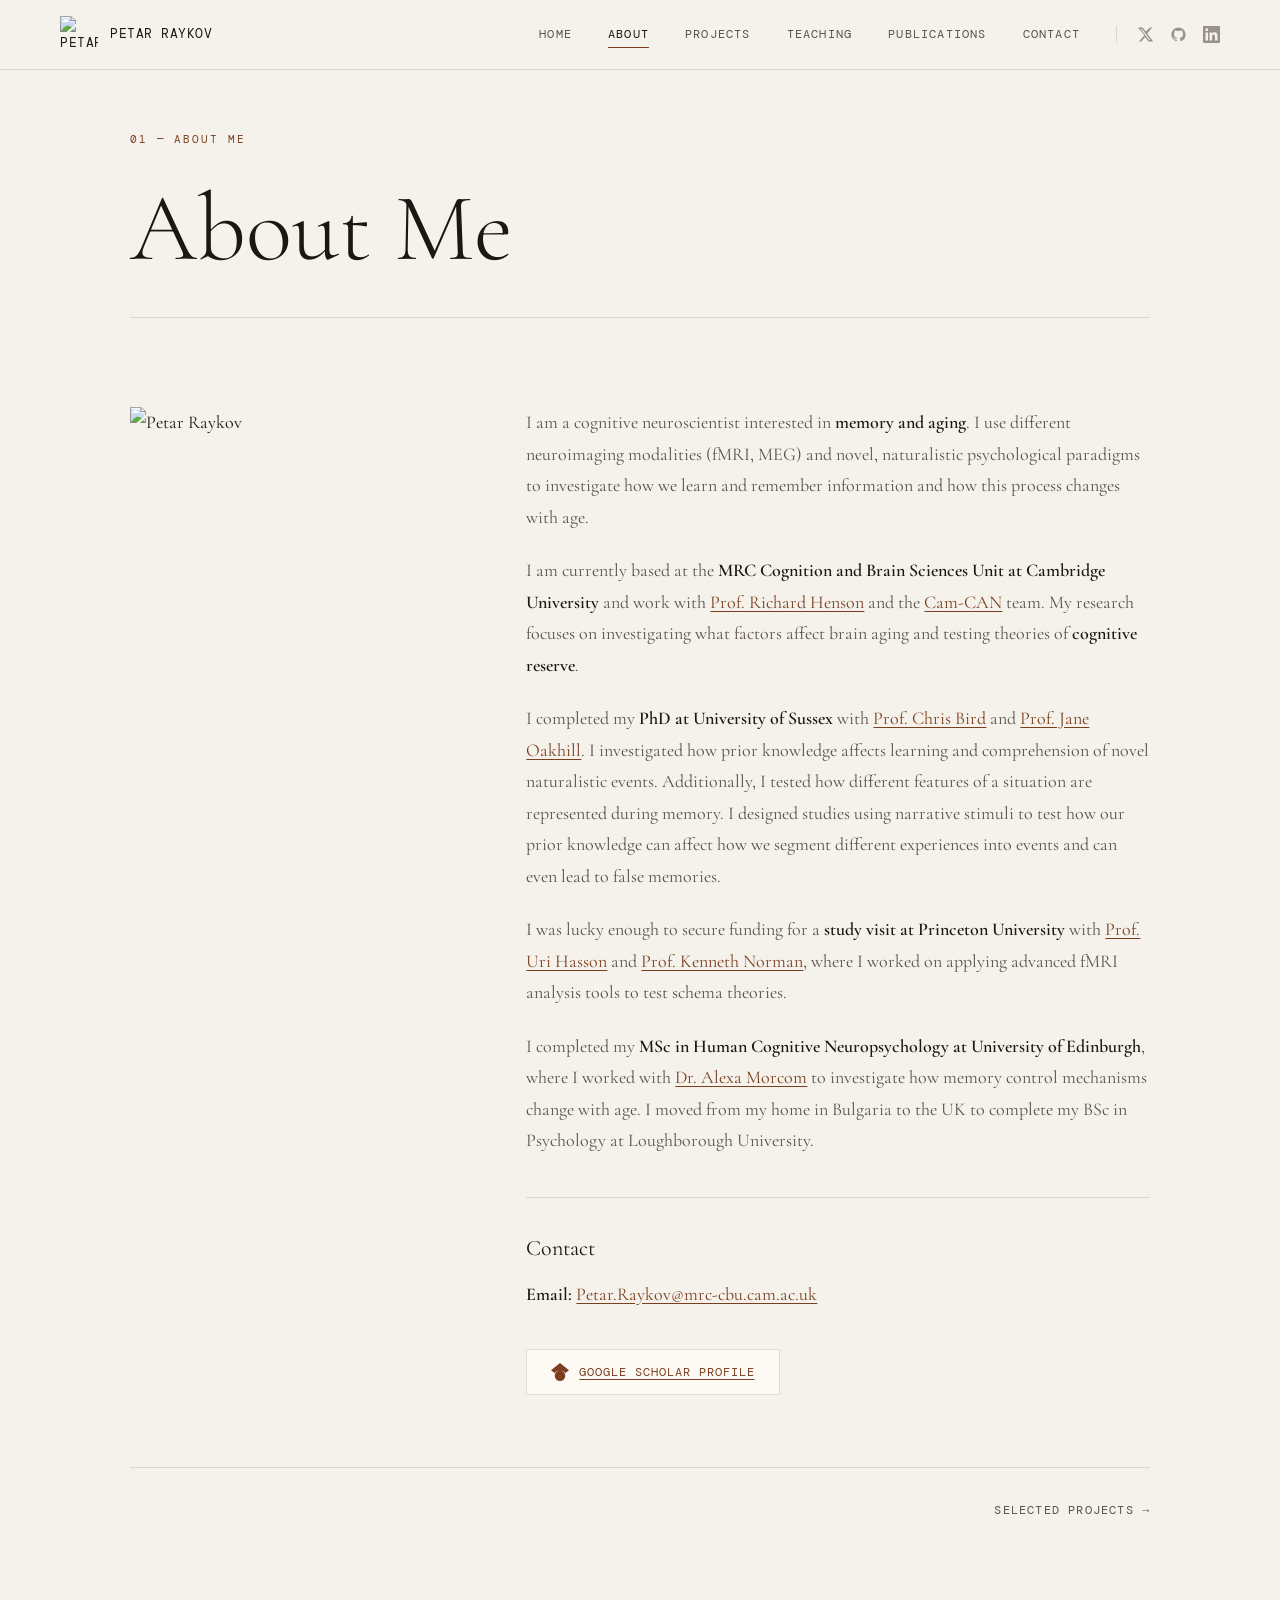
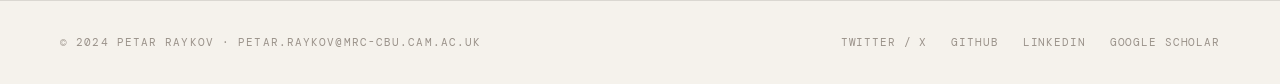
==== about.html @ b5f8e49d "Add files via upload" ====
<!DOCTYPE html>
<html lang="en">
<head>
  <meta charset="UTF-8" />
  <meta name="viewport" content="width=device-width, initial-scale=1.0" />
  <title>About Me – Petar Raykov</title>
  <meta name="description" content="Petar Raykov – Cognitive neuroscientist interested in memory and aging, based at MRC Cognition and Brain Sciences Unit, Cambridge." />
  <link rel="preconnect" href="https://fonts.googleapis.com" />
  <link rel="preconnect" href="https://fonts.gstatic.com" crossorigin />
  <link href="https://fonts.googleapis.com/css2?family=Cormorant+Garamond:ital,wght@0,300;0,400;0,600;1,300;1,400&family=DM+Mono:wght@300;400&display=swap" rel="stylesheet" />
  <link rel="stylesheet" href="css/style.css" />
</head>
<body class="inner-page">

  <nav class="nav" id="nav">
    <a href="index.html" class="nav-logo">
      <img src="https://images.squarespace-cdn.com/content/v1/665368cbf27321176a479222/e51ecf32-2995-48e2-9f5c-4884bd2d6bdb/Van_Gogh_Brain_v3_Transperant_Smaller_V5.png?format=300w" alt="Petar Raykov" class="nav-logo-img" />
      <span>Petar Raykov</span>
    </a>
    <div class="nav-links">
      <a href="index.html" class="nav-link">Home</a>
      <a href="about.html" class="nav-link active">About</a>
      <a href="projects.html" class="nav-link">Projects</a>
      <a href="teaching.html" class="nav-link">Teaching</a>
      <a href="publications.html" class="nav-link">Publications</a>
      <a href="contact.html" class="nav-link">Contact</a>
      <div class="nav-socials">
        <a href="https://x.com/p_raykov" target="_blank" rel="noopener" aria-label="X"><svg width="17" height="17" viewBox="0 0 24 24" fill="currentColor"><path d="M18.244 2.25h3.308l-7.227 8.26 8.502 11.24H16.17l-4.714-6.231-5.401 6.231H2.746l7.73-8.835L1.254 2.25H8.08l4.253 5.622zm-1.161 17.52h1.833L7.084 4.126H5.117z"/></svg></a>
        <a href="https://github.com/ppraykov" target="_blank" rel="noopener" aria-label="GitHub"><svg width="17" height="17" viewBox="0 0 24 24" fill="currentColor"><path d="M12 2C6.477 2 2 6.484 2 12.017c0 4.425 2.865 8.18 6.839 9.504.5.092.682-.217.682-.483 0-.237-.008-.868-.013-1.703-2.782.605-3.369-1.343-3.369-1.343-.454-1.158-1.11-1.466-1.11-1.466-.908-.62.069-.608.069-.608 1.003.07 1.531 1.032 1.531 1.032.892 1.53 2.341 1.088 2.91.832.092-.647.35-1.088.636-1.338-2.22-.253-4.555-1.113-4.555-4.951 0-1.093.39-1.988 1.029-2.688-.103-.253-.446-1.272.098-2.65 0 0 .84-.27 2.75 1.026A9.564 9.564 0 0 1 12 6.844a9.59 9.59 0 0 1 2.504.337c1.909-1.296 2.747-1.027 2.747-1.027.546 1.379.202 2.398.1 2.651.64.7 1.028 1.595 1.028 2.688 0 3.848-2.339 4.695-4.566 4.943.359.309.678.92.678 1.855 0 1.338-.012 2.419-.012 2.747 0 .268.18.58.688.482A10.02 10.02 0 0 0 22 12.017C22 6.484 17.522 2 12 2z"/></svg></a>
        <a href="https://www.linkedin.com/in/petar-raykov-23387123b/" target="_blank" rel="noopener" aria-label="LinkedIn"><svg width="17" height="17" viewBox="0 0 24 24" fill="currentColor"><path d="M20.447 20.452h-3.554v-5.569c0-1.328-.027-3.037-1.852-3.037-1.853 0-2.136 1.445-2.136 2.939v5.667H9.351V9h3.414v1.561h.046c.477-.9 1.637-1.85 3.37-1.85 3.601 0 4.267 2.37 4.267 5.455v6.286zM5.337 7.433a2.062 2.062 0 0 1-2.063-2.065 2.064 2.064 0 1 1 2.063 2.065zm1.782 13.019H3.555V9h3.564v11.452zM22.225 0H1.771C.792 0 0 .774 0 1.729v20.542C0 23.227.792 24 1.771 24h20.451C23.2 24 24 23.227 24 22.271V1.729C24 .774 23.2 0 22.222 0h.003z"/></svg></a>
      </div>
    </div>
    <button class="nav-toggle" aria-label="Toggle menu" onclick="document.body.classList.toggle('menu-open')"><span></span><span></span><span></span></button>
  </nav>

  <main class="inner-main">
    <div class="inner-hero">
      <p class="content-label">01 — About Me</p>
      <h1>About Me</h1>
    </div>

    <div class="about-layout">
      <div class="about-portrait">
        <img src="https://images.squarespace-cdn.com/content/v1/665368cbf27321176a479222/7fbe2b2c-285f-420f-ac94-4b9154db00ae/Petar_FullBody_small.jpg" alt="Petar Raykov" />
      </div>
      <div class="about-body">
        <p>I am a cognitive neuroscientist interested in <strong>memory and aging</strong>. I use different neuroimaging modalities (fMRI, MEG) and novel, naturalistic psychological paradigms to investigate how we learn and remember information and how this process changes with age.</p>

        <p>I am currently based at the <strong>MRC Cognition and Brain Sciences Unit at Cambridge University</strong> and work with <a href="https://www.mrc-cbu.cam.ac.uk/people/rik.henson/personal/" target="_blank" rel="noopener">Prof. Richard Henson</a> and the <a href="https://cam-can.mrc-cbu.cam.ac.uk/" target="_blank" rel="noopener">Cam-CAN</a> team. My research focuses on investigating what factors affect brain aging and testing theories of <strong>cognitive reserve</strong>.</p>

        <p>I completed my <strong>PhD at University of Sussex</strong> with <a href="https://profiles.sussex.ac.uk/p280383-chris-bird" target="_blank" rel="noopener">Prof. Chris Bird</a> and <a href="https://profiles.sussex.ac.uk/p1976-jane-oakhill" target="_blank" rel="noopener">Prof. Jane Oakhill</a>. I investigated how prior knowledge affects learning and comprehension of novel naturalistic events. Additionally, I tested how different features of a situation are represented during memory. I designed studies using narrative stimuli to test how our prior knowledge can affect how we segment different experiences into events and can even lead to false memories.</p>

        <p>I was lucky enough to secure funding for a <strong>study visit at Princeton University</strong> with <a href="https://psychology.princeton.edu/people/uri-hasson" target="_blank" rel="noopener">Prof. Uri Hasson</a> and <a href="https://pni.princeton.edu/people/kenneth-norman" target="_blank" rel="noopener">Prof. Kenneth Norman</a>, where I worked on applying advanced fMRI analysis tools to test schema theories.</p>

        <p>I completed my <strong>MSc in Human Cognitive Neuropsychology at University of Edinburgh</strong>, where I worked with <a href="https://profiles.sussex.ac.uk/p467285-alexa-morcom" target="_blank" rel="noopener">Dr. Alexa Morcom</a> to investigate how memory control mechanisms change with age. I moved from my home in Bulgaria to the UK to complete my BSc in Psychology at Loughborough University.</p>

        <div class="about-contact-block">
          <h3>Contact</h3>
          <p><strong>Email:</strong> <a href="mailto:Petar.Raykov@mrc-cbu.cam.ac.uk">Petar.Raykov@mrc-cbu.cam.ac.uk</a></p>
          <a href="https://scholar.google.com/citations?user=T1kOnksAAAAJ&hl=en" target="_blank" rel="noopener" class="pub-link" style="margin-top:16px;">
            <svg width="18" height="18" viewBox="0 0 24 24" fill="currentColor"><path d="M12 24a7 7 0 1 1 0-14 7 7 0 0 1 0 14zm0-24L0 9.5l4.838 3.94A8 8 0 0 1 12 10a8 8 0 0 1 7.162 3.44L24 9.5z"/></svg>
            Google Scholar Profile
          </a>
        </div>
      </div>
    </div>

    <div class="inner-pagination">
      <span></span>
      <a href="projects.html" class="page-next">Selected Projects →</a>
    </div>
  </main>

  <footer class="footer">
    <div class="footer-inner">
      <p>© 2024 Petar Raykov · <a href="mailto:Petar.Raykov@mrc-cbu.cam.ac.uk">Petar.Raykov@mrc-cbu.cam.ac.uk</a></p>
      <div class="footer-socials">
        <a href="https://x.com/p_raykov" target="_blank" rel="noopener">Twitter / X</a>
        <a href="https://github.com/ppraykov" target="_blank" rel="noopener">GitHub</a>
        <a href="https://www.linkedin.com/in/petar-raykov-23387123b/" target="_blank" rel="noopener">LinkedIn</a>
        <a href="https://scholar.google.com/citations?user=T1kOnksAAAAJ&hl=en" target="_blank" rel="noopener">Google Scholar</a>
      </div>
    </div>
  </footer>
  <script src="js/main.js"></script>
</body>
</html>
---- css/style.css ----
/* ============================================
   Petar Raykov – GitHub Pages Site
   Refined academic aesthetic: dark ink, cream
   ============================================ */

:root {
  --bg: #f5f2ec;
  --bg-alt: #edeae2;
  --ink: #1a1714;
  --ink-light: #5a524a;
  --ink-faint: #9a928a;
  --accent: #7b3f20;
  --accent-light: #c4794a;
  --white: #fdfaf5;
  --border: rgba(26,23,20,0.12);

  --font-serif: 'Cormorant Garamond', Georgia, serif;
  --font-mono: 'DM Mono', 'Courier New', monospace;

  --nav-h: 70px;
  --section-pad: clamp(80px, 12vw, 160px);
  --content-max: 1200px;
  --radius: 2px;
}

/* ── Reset ── */
*, *::before, *::after { box-sizing: border-box; margin: 0; padding: 0; }
html { scroll-behavior: smooth; }
body {
  background: var(--bg);
  color: var(--ink);
  font-family: var(--font-serif);
  font-size: 18px;
  line-height: 1.7;
  -webkit-font-smoothing: antialiased;
}
img { display: block; max-width: 100%; height: auto; }
a { color: inherit; text-decoration: none; }

/* ── Nav ── */
.nav {
  position: fixed;
  top: 0; left: 0; right: 0;
  z-index: 100;
  height: var(--nav-h);
  display: flex;
  align-items: center;
  justify-content: space-between;
  padding: 0 clamp(20px, 5vw, 60px);
  background: rgba(245,242,236,0.92);
  backdrop-filter: blur(12px);
  border-bottom: 1px solid var(--border);
  transition: box-shadow 0.3s;
}
.nav.scrolled { box-shadow: 0 2px 20px rgba(0,0,0,0.08); }

.nav-logo {
  display: flex;
  align-items: center;
  gap: 12px;
  font-family: var(--font-mono);
  font-size: 13px;
  letter-spacing: 0.04em;
  color: var(--ink);
  text-transform: uppercase;
}
.nav-logo-img { width: 38px; height: 38px; object-fit: contain; }

.nav-links {
  display: flex;
  align-items: center;
  gap: 36px;
}
.nav-link {
  font-family: var(--font-mono);
  font-size: 12px;
  letter-spacing: 0.1em;
  text-transform: uppercase;
  color: var(--ink-light);
  transition: color 0.2s;
  position: relative;
}
.nav-link::after {
  content: '';
  position: absolute;
  bottom: -3px; left: 0; right: 100%;
  height: 1px;
  background: var(--accent);
  transition: right 0.25s ease;
}
.nav-link:hover, .nav-link.active { color: var(--ink); }
.nav-link:hover::after, .nav-link.active::after { right: 0; }

.nav-socials {
  display: flex;
  align-items: center;
  gap: 16px;
  padding-left: 20px;
  border-left: 1px solid var(--border);
}
.nav-socials a {
  color: var(--ink-faint);
  transition: color 0.2s;
  display: flex;
  align-items: center;
}
.nav-socials a:hover { color: var(--accent); }

.nav-toggle {
  display: none;
  flex-direction: column;
  gap: 5px;
  background: none;
  border: none;
  cursor: pointer;
  padding: 4px;
}
.nav-toggle span {
  display: block;
  width: 24px;
  height: 1.5px;
  background: var(--ink);
  transition: all 0.3s;
}

/* ── Hero ── */
.hero {
  min-height: 100svh;
  padding-top: var(--nav-h);
  position: relative;
  display: flex;
  align-items: center;
  overflow: hidden;
}
.hero-bg {
  position: absolute;
  inset: 0;
  background: radial-gradient(ellipse 80% 60% at 70% 40%, #e8e0d0 0%, var(--bg) 70%);
}
.hero-grain {
  position: absolute;
  inset: 0;
  opacity: 0.04;
  background-image: url("data:image/svg+xml,%3Csvg viewBox='0 0 256 256' xmlns='http://www.w3.org/2000/svg'%3E%3Cfilter id='n'%3E%3CfeTurbulence type='fractalNoise' baseFrequency='0.9' numOctaves='4' stitchTiles='stitch'/%3E%3C/filter%3E%3Crect width='100%25' height='100%25' filter='url(%23n)'/%3E%3C/svg%3E");
  background-size: 200px;
}

.hero-content {
  position: relative;
  display: flex;
  align-items: center;
  gap: clamp(40px, 8vw, 120px);
  padding: clamp(40px, 8vw, 100px) clamp(24px, 7vw, 100px);
  width: 100%;
  max-width: var(--content-max);
  margin: 0 auto;
}

.hero-brain {
  width: clamp(260px, 38vw, 520px);
  flex-shrink: 0;
  animation: float 7s ease-in-out infinite;
  filter: drop-shadow(0 30px 60px rgba(0,0,0,0.12));
}
@keyframes float {
  0%, 100% { transform: translateY(0px); }
  50% { transform: translateY(-14px); }
}

.hero-text { flex: 1; }
.hero-label {
  font-family: var(--font-mono);
  font-size: 11px;
  letter-spacing: 0.18em;
  text-transform: uppercase;
  color: var(--accent);
  margin-bottom: 16px;
  animation: fadeUp 0.8s ease both;
}
.hero-name {
  font-family: var(--font-serif);
  font-size: clamp(64px, 9vw, 120px);
  font-weight: 300;
  line-height: 0.95;
  letter-spacing: -0.02em;
  color: var(--ink);
  margin-bottom: 28px;
  animation: fadeUp 0.8s 0.1s ease both;
}
.hero-subtitle {
  font-size: clamp(16px, 1.5vw, 20px);
  font-style: italic;
  color: var(--ink-light);
  line-height: 1.6;
  margin-bottom: 40px;
  animation: fadeUp 0.8s 0.2s ease both;
}
.hero-cta {
  display: inline-block;
  font-family: var(--font-mono);
  font-size: 12px;
  letter-spacing: 0.12em;
  text-transform: uppercase;
  color: var(--white);
  background: var(--ink);
  padding: 14px 32px;
  border: 1px solid var(--ink);
  transition: all 0.25s;
  animation: fadeUp 0.8s 0.3s ease both;
}
.hero-cta:hover {
  background: var(--accent);
  border-color: var(--accent);
}

.hero-scroll-hint {
  position: absolute;
  bottom: 32px;
  left: 50%;
  transform: translateX(-50%);
  font-family: var(--font-mono);
  font-size: 10px;
  letter-spacing: 0.2em;
  text-transform: uppercase;
  color: var(--ink-faint);
  animation: bounce 2s ease-in-out infinite;
}
@keyframes bounce {
  0%, 100% { transform: translateX(-50%) translateY(0); }
  50% { transform: translateX(-50%) translateY(6px); }
}

@keyframes fadeUp {
  from { opacity: 0; transform: translateY(20px); }
  to { opacity: 1; transform: translateY(0); }
}

/* ── Section Cards ── */
.sections {
  display: grid;
  grid-template-columns: repeat(2, 1fr);
  max-width: var(--content-max);
  margin: 0 auto;
  padding: clamp(40px, 6vw, 80px) clamp(24px, 5vw, 60px);
  gap: 2px;
}

.section-card {
  display: block;
  position: relative;
  overflow: hidden;
  cursor: pointer;
  background: var(--white);
  border: 1px solid var(--border);
  text-decoration: none;
  transition: transform 0.3s ease, box-shadow 0.3s ease;
}
.section-card:hover { transform: translateY(-4px); box-shadow: 0 16px 40px rgba(0,0,0,0.1); }

.section-card-img-wrap {
  height: 220px;
  overflow: hidden;
  background: var(--bg-alt);
}
.section-card-img-wrap img {
  width: 100%;
  height: 100%;
  object-fit: cover;
  transition: transform 0.5s ease;
}
.section-card:hover .section-card-img-wrap img { transform: scale(1.04); }

.section-card-img-placeholder {
  display: flex;
  align-items: center;
  justify-content: center;
  color: var(--ink);
}

.section-card-body {
  padding: 28px 32px;
  position: relative;
}
.section-num {
  font-family: var(--font-mono);
  font-size: 10px;
  letter-spacing: 0.15em;
  color: var(--accent);
  display: block;
  margin-bottom: 8px;
}
.section-card-body h2 {
  font-size: clamp(22px, 2.5vw, 30px);
  font-weight: 400;
  margin-bottom: 8px;
  color: var(--ink);
}
.section-card-body p {
  font-size: 15px;
  color: var(--ink-light);
  font-style: italic;
}
.section-arrow {
  position: absolute;
  bottom: 28px;
  right: 32px;
  font-size: 20px;
  color: var(--accent);
  transition: transform 0.25s;
}
.section-card:hover .section-arrow { transform: translateX(6px); }

/* ── Content Sections ── */
.content-section {
  padding: var(--section-pad) clamp(24px, 7vw, 100px);
  border-top: 1px solid var(--border);
}
.content-section--alt { background: var(--bg-alt); }

.content-inner {
  max-width: var(--content-max);
  margin: 0 auto;
}
.content-label {
  font-family: var(--font-mono);
  font-size: 11px;
  letter-spacing: 0.18em;
  text-transform: uppercase;
  color: var(--accent);
  margin-bottom: 32px;
  display: block;
}

.content-grid {
  display: grid;
  grid-template-columns: 1fr 1.4fr;
  gap: clamp(40px, 6vw, 100px);
  align-items: start;
}
.content-portrait img {
  width: 100%;
  max-width: 380px;
  aspect-ratio: 3/4;
  object-fit: cover;
  object-position: top;
  filter: sepia(8%);
}
.content-text h2 {
  font-size: clamp(36px, 5vw, 56px);
  font-weight: 300;
  line-height: 1.15;
  margin-bottom: 28px;
}
.content-text p {
  color: var(--ink-light);
  margin-bottom: 20px;
  font-size: 18px;
}
.content-text p strong { color: var(--ink); font-weight: 600; }
.content-text a { color: var(--accent); text-decoration: underline; text-underline-offset: 3px; }

/* ── Projects Grid ── */
.projects-grid {
  display: grid;
  grid-template-columns: repeat(3, 1fr);
  gap: 2px;
  margin-top: 48px;
}
.project-card {
  background: var(--white);
  border: 1px solid var(--border);
  overflow: hidden;
}
.project-card img {
  width: 100%;
  height: 180px;
  object-fit: cover;
}
.project-card-placeholder {
  height: 180px;
  background: var(--bg);
  display: flex;
  align-items: center;
  justify-content: center;
  color: var(--ink);
}
.project-card-body {
  padding: 24px;
}
.project-card-body h3 {
  font-size: 20px;
  font-weight: 400;
  margin-bottom: 12px;
}
.project-card-body p {
  font-size: 15px;
  font-style: italic;
  color: var(--ink-light);
}
.content-section--alt h2 {
  font-size: clamp(36px, 5vw, 56px);
  font-weight: 300;
  margin-bottom: 12px;
}

/* ── Publications ── */
.publications-intro {
  color: var(--ink-light);
  font-style: italic;
  margin-bottom: 40px;
  max-width: 600px;
}
.pub-links { display: flex; gap: 16px; flex-wrap: wrap; }
.pub-link {
  display: inline-flex;
  align-items: center;
  gap: 10px;
  font-family: var(--font-mono);
  font-size: 12px;
  letter-spacing: 0.08em;
  text-transform: uppercase;
  color: var(--ink);
  border: 1px solid var(--border);
  padding: 12px 24px;
  background: var(--white);
  transition: all 0.2s;
}
.pub-link:hover {
  background: var(--ink);
  color: var(--white);
  border-color: var(--ink);
}

/* ── Contact Page ── */
.contact-page {
  min-height: 100svh;
  padding-top: calc(var(--nav-h) + 60px);
  padding-bottom: 80px;
  padding-left: clamp(24px, 7vw, 100px);
  padding-right: clamp(24px, 7vw, 100px);
}
.contact-inner { max-width: var(--content-max); margin: 0 auto; }
.contact-header { margin-bottom: 60px; }
.contact-header h1 {
  font-size: clamp(56px, 8vw, 100px);
  font-weight: 300;
  line-height: 1;
  margin-bottom: 20px;
}
.contact-desc {
  color: var(--ink-light);
  font-style: italic;
  max-width: 540px;
}

.contact-layout {
  display: grid;
  grid-template-columns: 1.8fr 1fr;
  gap: clamp(40px, 6vw, 100px);
  align-items: start;
}

.contact-form { display: flex; flex-direction: column; gap: 24px; }
.form-group { display: flex; flex-direction: column; gap: 8px; }
.form-group label {
  font-family: var(--font-mono);
  font-size: 11px;
  letter-spacing: 0.12em;
  text-transform: uppercase;
  color: var(--ink-light);
}
.form-group input,
.form-group textarea {
  border: 1px solid var(--border);
  background: var(--white);
  padding: 14px 16px;
  font-family: var(--font-serif);
  font-size: 17px;
  color: var(--ink);
  outline: none;
  transition: border-color 0.2s;
  border-radius: var(--radius);
  resize: vertical;
  width: 100%;
}
.form-group input:focus,
.form-group textarea:focus {
  border-color: var(--ink);
}
.form-submit {
  align-self: flex-start;
  font-family: var(--font-mono);
  font-size: 12px;
  letter-spacing: 0.12em;
  text-transform: uppercase;
  color: var(--white);
  background: var(--ink);
  border: 1px solid var(--ink);
  padding: 15px 36px;
  cursor: pointer;
  transition: all 0.25s;
}
.form-submit:hover { background: var(--accent); border-color: var(--accent); }
.form-note { font-size: 15px; font-style: italic; }

.contact-aside h3 {
  font-size: 22px;
  font-weight: 400;
  margin-bottom: 24px;
  padding-bottom: 16px;
  border-bottom: 1px solid var(--border);
}
.contact-links { display: flex; flex-direction: column; gap: 4px; }
.contact-link-item {
  display: flex;
  align-items: center;
  gap: 14px;
  padding: 16px 0;
  border-bottom: 1px solid var(--border);
  color: var(--ink-light);
  font-size: 16px;
  transition: color 0.2s;
}
.contact-link-item:hover { color: var(--accent); }

/* ── Footer ── */
.footer {
  border-top: 1px solid var(--border);
  padding: 32px clamp(24px, 5vw, 60px);
}
.footer-inner {
  max-width: var(--content-max);
  margin: 0 auto;
  display: flex;
  align-items: center;
  justify-content: space-between;
}
.footer p {
  font-family: var(--font-mono);
  font-size: 11px;
  letter-spacing: 0.1em;
  color: var(--ink-faint);
  text-transform: uppercase;
}
.footer-socials { display: flex; gap: 24px; }
.footer-socials a {
  font-family: var(--font-mono);
  font-size: 11px;
  letter-spacing: 0.08em;
  text-transform: uppercase;
  color: var(--ink-faint);
  transition: color 0.2s;
}
.footer-socials a:hover { color: var(--accent); }

/* ── Mobile ── */
@media (max-width: 900px) {
  .sections { grid-template-columns: 1fr; padding: 40px 24px; }
  .content-grid { grid-template-columns: 1fr; }
  .projects-grid { grid-template-columns: 1fr; }
  .contact-layout { grid-template-columns: 1fr; }
  .hero-content { flex-direction: column; text-align: center; padding: 60px 24px; }
  .hero-brain { width: clamp(200px, 70vw, 340px); order: -1; }
  .footer-inner { flex-direction: column; gap: 16px; text-align: center; }
  .footer-socials { justify-content: center; }
}

@media (max-width: 640px) {
  .nav-links { display: none; }
  .nav-toggle { display: flex; }

  body.menu-open .nav-links {
    display: flex;
    flex-direction: column;
    align-items: flex-start;
    position: fixed;
    top: var(--nav-h);
    left: 0; right: 0;
    background: var(--bg);
    padding: 32px 24px;
    border-bottom: 1px solid var(--border);
    gap: 24px;
    z-index: 99;
  }
  body.menu-open .nav-socials {
    border-left: none;
    padding-left: 0;
    flex-direction: row;
    gap: 20px;
  }
  .pub-links { flex-direction: column; }
  .pub-link { align-self: flex-start; }
}

/* ============================================
   INNER PAGES
   ============================================ */

.inner-page body, body.inner-page { background: var(--bg); }

.inner-main {
  max-width: var(--content-max);
  margin: 0 auto;
  padding: calc(var(--nav-h) + 60px) clamp(24px, 7vw, 100px) 80px;
}

.inner-hero {
  margin-bottom: clamp(48px, 7vw, 96px);
  border-bottom: 1px solid var(--border);
  padding-bottom: 40px;
}
.inner-hero h1 {
  font-size: clamp(52px, 8vw, 96px);
  font-weight: 300;
  line-height: 1;
  margin-bottom: 0;
}
.inner-subtitle {
  margin-top: 20px;
  font-size: clamp(16px, 1.4vw, 19px);
  font-style: italic;
  color: var(--ink-light);
  max-width: 680px;
}

/* ── About ── */
.about-layout {
  display: grid;
  grid-template-columns: 320px 1fr;
  gap: clamp(40px, 6vw, 100px);
  align-items: start;
}
.about-portrait img {
  width: 100%;
  aspect-ratio: 3/4;
  object-fit: cover;
  object-position: top;
  filter: sepia(6%);
}
.about-body p {
  color: var(--ink-light);
  margin-bottom: 22px;
  font-size: 18px;
  line-height: 1.75;
}
.about-body p strong { color: var(--ink); font-weight: 600; }
.about-body a { color: var(--accent); text-decoration: underline; text-underline-offset: 3px; }
.about-contact-block {
  margin-top: 40px;
  padding-top: 32px;
  border-top: 1px solid var(--border);
}
.about-contact-block h3 { font-size: 22px; font-weight: 400; margin-bottom: 12px; }
.about-contact-block a { color: var(--accent); }

/* ── Projects list ── */
.projects-list { display: flex; flex-direction: column; gap: 0; }

.project-entry {
  display: grid;
  grid-template-columns: 60px 1fr;
  gap: 32px;
  padding: 48px 0;
  border-bottom: 1px solid var(--border);
}
.project-entry:first-child { border-top: 1px solid var(--border); }

.project-entry-num {
  font-family: var(--font-mono);
  font-size: 11px;
  letter-spacing: 0.12em;
  color: var(--accent);
  padding-top: 8px;
}
.project-entry-body h2 {
  font-size: clamp(20px, 2.2vw, 26px);
  font-weight: 400;
  line-height: 1.3;
  margin-bottom: 20px;
  color: var(--ink);
}
.project-entry-body p {
  color: var(--ink-light);
  font-size: 17px;
  line-height: 1.75;
  margin-bottom: 16px;
}
.project-entry-body p strong { color: var(--ink); font-weight: 600; }
.project-entry-body p em { font-style: italic; }
.project-entry-body a { color: var(--accent); text-decoration: underline; text-underline-offset: 3px; }

.project-doi {
  display: inline-flex;
  align-items: center;
  gap: 8px;
  font-family: var(--font-mono);
  font-size: 11px;
  letter-spacing: 0.06em;
  color: var(--ink-faint);
  text-decoration: none !important;
  margin-top: 8px;
  transition: color 0.2s;
}
.project-doi:hover { color: var(--accent); }

.project-media {
  margin: 28px 0 16px;
}
.project-media iframe {
  width: 100%;
  max-width: 560px;
  aspect-ratio: 16/9;
  border: 1px solid var(--border);
}
.project-media-caption {
  font-size: 13px !important;
  font-style: italic;
  color: var(--ink-faint) !important;
  margin-top: 8px !important;
}

/* ── Teaching ── */
.teaching-layout {
  display: grid;
  grid-template-columns: 1fr 1.4fr;
  gap: clamp(40px, 6vw, 100px);
  align-items: start;
}
.teaching-img img { width: 100%; object-fit: cover; }
.teaching-body { display: flex; flex-direction: column; gap: 40px; }
.teaching-block h2 {
  font-size: clamp(22px, 2.5vw, 30px);
  font-weight: 400;
  margin-bottom: 14px;
  padding-bottom: 10px;
  border-bottom: 1px solid var(--border);
}
.teaching-block p {
  color: var(--ink-light);
  font-size: 17px;
  line-height: 1.75;
  margin-bottom: 10px;
}
.teaching-block p strong { color: var(--ink); font-weight: 600; }
.teaching-list {
  list-style: none;
  margin: 10px 0;
  display: flex;
  flex-direction: column;
  gap: 6px;
}
.teaching-list li {
  font-size: 16px;
  color: var(--ink-light);
  padding-left: 20px;
  position: relative;
}
.teaching-list li::before {
  content: '—';
  position: absolute;
  left: 0;
  color: var(--accent);
  font-family: var(--font-mono);
  font-size: 12px;
}

/* ── Publications page ── */
.pub-page-layout { display: flex; flex-direction: column; gap: 64px; }
.pub-section h2 {
  font-size: clamp(24px, 3vw, 36px);
  font-weight: 400;
  margin-bottom: 16px;
  padding-bottom: 12px;
  border-bottom: 1px solid var(--border);
}
.pub-section > p {
  color: var(--ink-light);
  font-style: italic;
  margin-bottom: 24px;
  font-size: 17px;
}

.pub-link--large {
  padding: 18px 36px;
  font-size: 13px;
}
.pub-link--accent {
  background: var(--accent);
  border-color: var(--accent);
  color: var(--white);
}
.pub-link--accent:hover { background: var(--ink); border-color: var(--ink); }

.pub-list { display: flex; flex-direction: column; }
.pub-item {
  padding: 20px 0;
  border-bottom: 1px solid var(--border);
}
.pub-item:first-child { border-top: 1px solid var(--border); }
.pub-title {
  font-size: 17px;
  margin-bottom: 6px;
}
.pub-title a {
  color: var(--ink);
  text-decoration: none;
  transition: color 0.2s;
}
.pub-title a:hover { color: var(--accent); }
.pub-meta {
  font-family: var(--font-mono);
  font-size: 11px;
  letter-spacing: 0.06em;
  color: var(--ink-faint);
}

/* ── Pagination ── */
.inner-pagination {
  display: flex;
  justify-content: space-between;
  align-items: center;
  margin-top: 72px;
  padding-top: 32px;
  border-top: 1px solid var(--border);
}
.page-prev, .page-next {
  font-family: var(--font-mono);
  font-size: 12px;
  letter-spacing: 0.1em;
  text-transform: uppercase;
  color: var(--ink-light);
  transition: color 0.2s;
}
.page-prev:hover, .page-next:hover { color: var(--accent); }

/* ── Mobile inner pages ── */
@media (max-width: 900px) {
  .about-layout { grid-template-columns: 1fr; }
  .about-portrait img { max-width: 300px; }
  .teaching-layout { grid-template-columns: 1fr; }
  .project-entry { grid-template-columns: 1fr; gap: 8px; }
  .project-entry-num { padding-top: 0; }
}
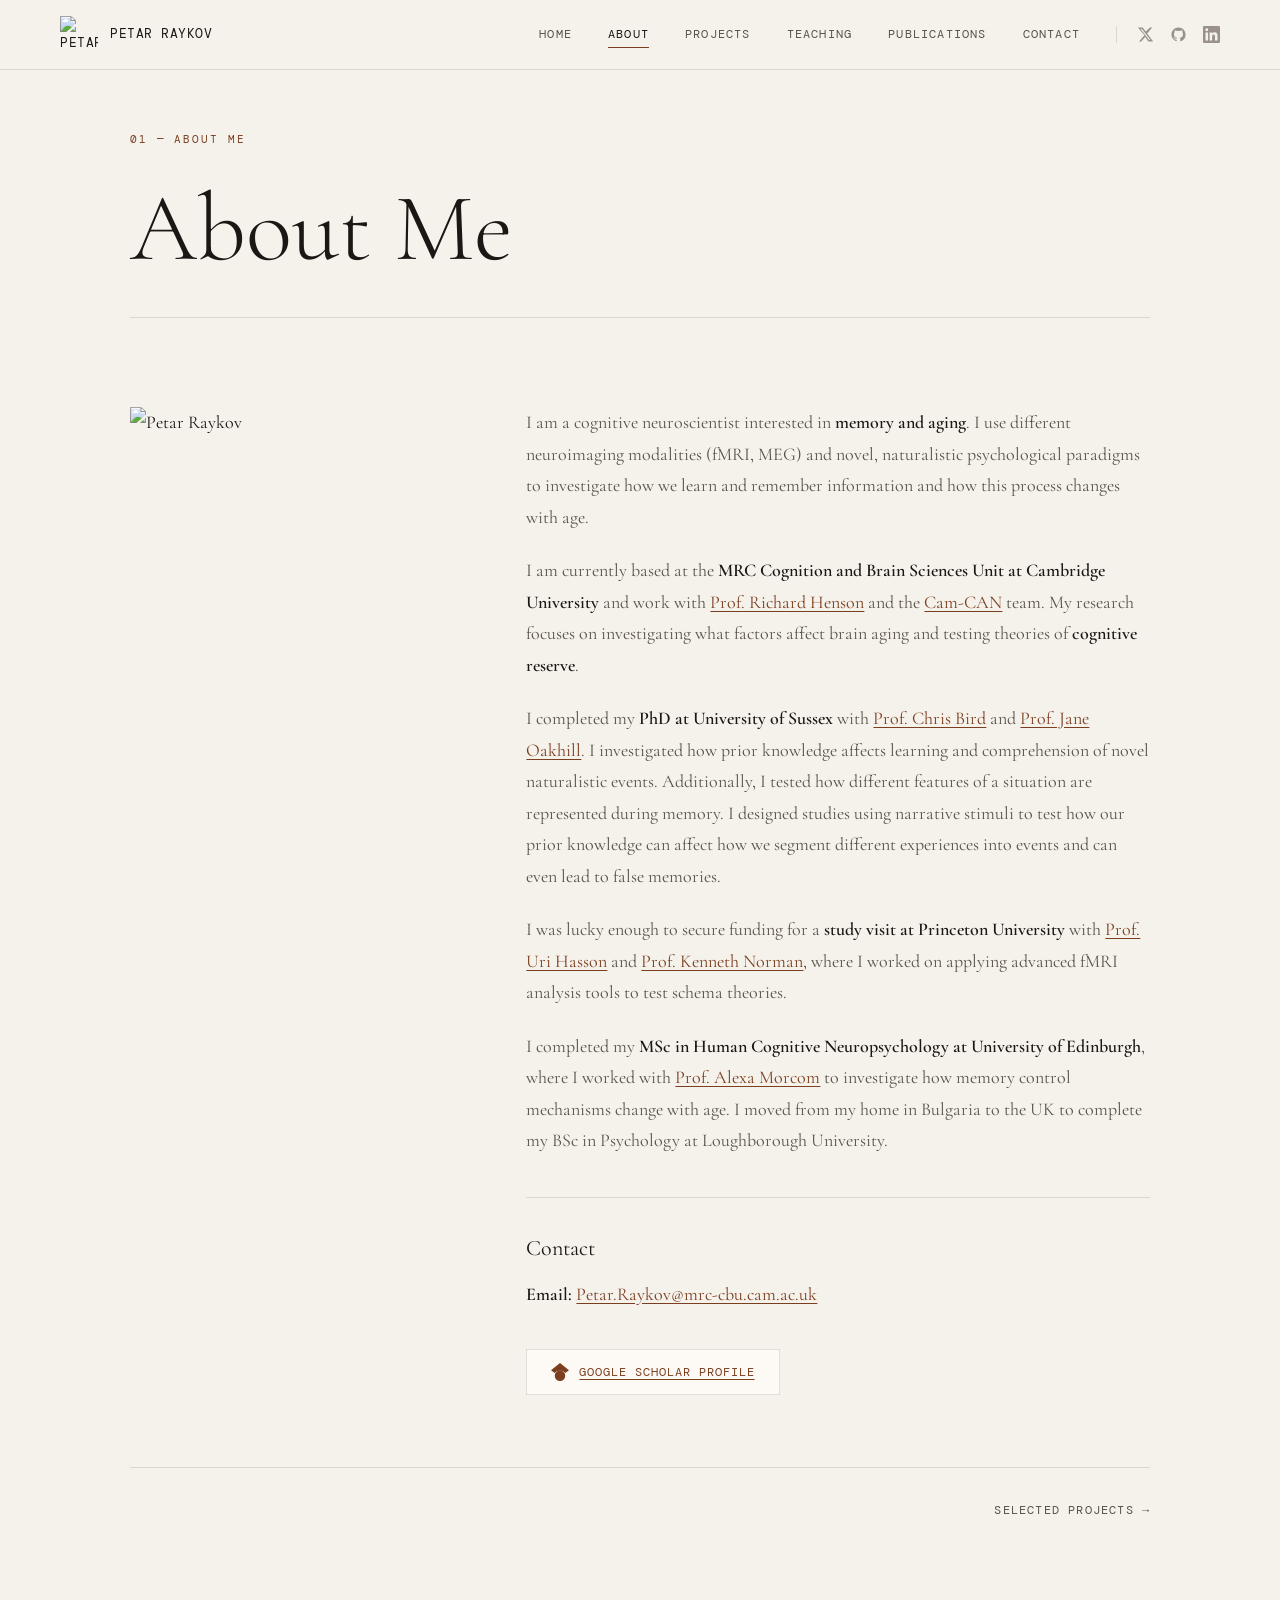
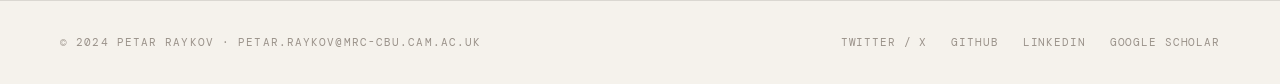
==== commit 1dfd7753: "Change title of Alexa" ====
--- a/about.html
+++ b/about.html
@@ -52,7 +52,7 @@
 
         <p>I was lucky enough to secure funding for a <strong>study visit at Princeton University</strong> with <a href="https://psychology.princeton.edu/people/uri-hasson" target="_blank" rel="noopener">Prof. Uri Hasson</a> and <a href="https://pni.princeton.edu/people/kenneth-norman" target="_blank" rel="noopener">Prof. Kenneth Norman</a>, where I worked on applying advanced fMRI analysis tools to test schema theories.</p>
 
-        <p>I completed my <strong>MSc in Human Cognitive Neuropsychology at University of Edinburgh</strong>, where I worked with <a href="https://profiles.sussex.ac.uk/p467285-alexa-morcom" target="_blank" rel="noopener">Dr. Alexa Morcom</a> to investigate how memory control mechanisms change with age. I moved from my home in Bulgaria to the UK to complete my BSc in Psychology at Loughborough University.</p>
+        <p>I completed my <strong>MSc in Human Cognitive Neuropsychology at University of Edinburgh</strong>, where I worked with <a href="https://profiles.sussex.ac.uk/p467285-alexa-morcom" target="_blank" rel="noopener">Prof. Alexa Morcom</a> to investigate how memory control mechanisms change with age. I moved from my home in Bulgaria to the UK to complete my BSc in Psychology at Loughborough University.</p>
 
         <div class="about-contact-block">
           <h3>Contact</h3>
--- a/css/style.css
+++ b/css/style.css
@@ -159,7 +159,6 @@
 .hero-brain {
   width: clamp(260px, 38vw, 520px);
   flex-shrink: 0;
-  animation: float 7s ease-in-out infinite;
   filter: drop-shadow(0 30px 60px rgba(0,0,0,0.12));
 }
 @keyframes float {
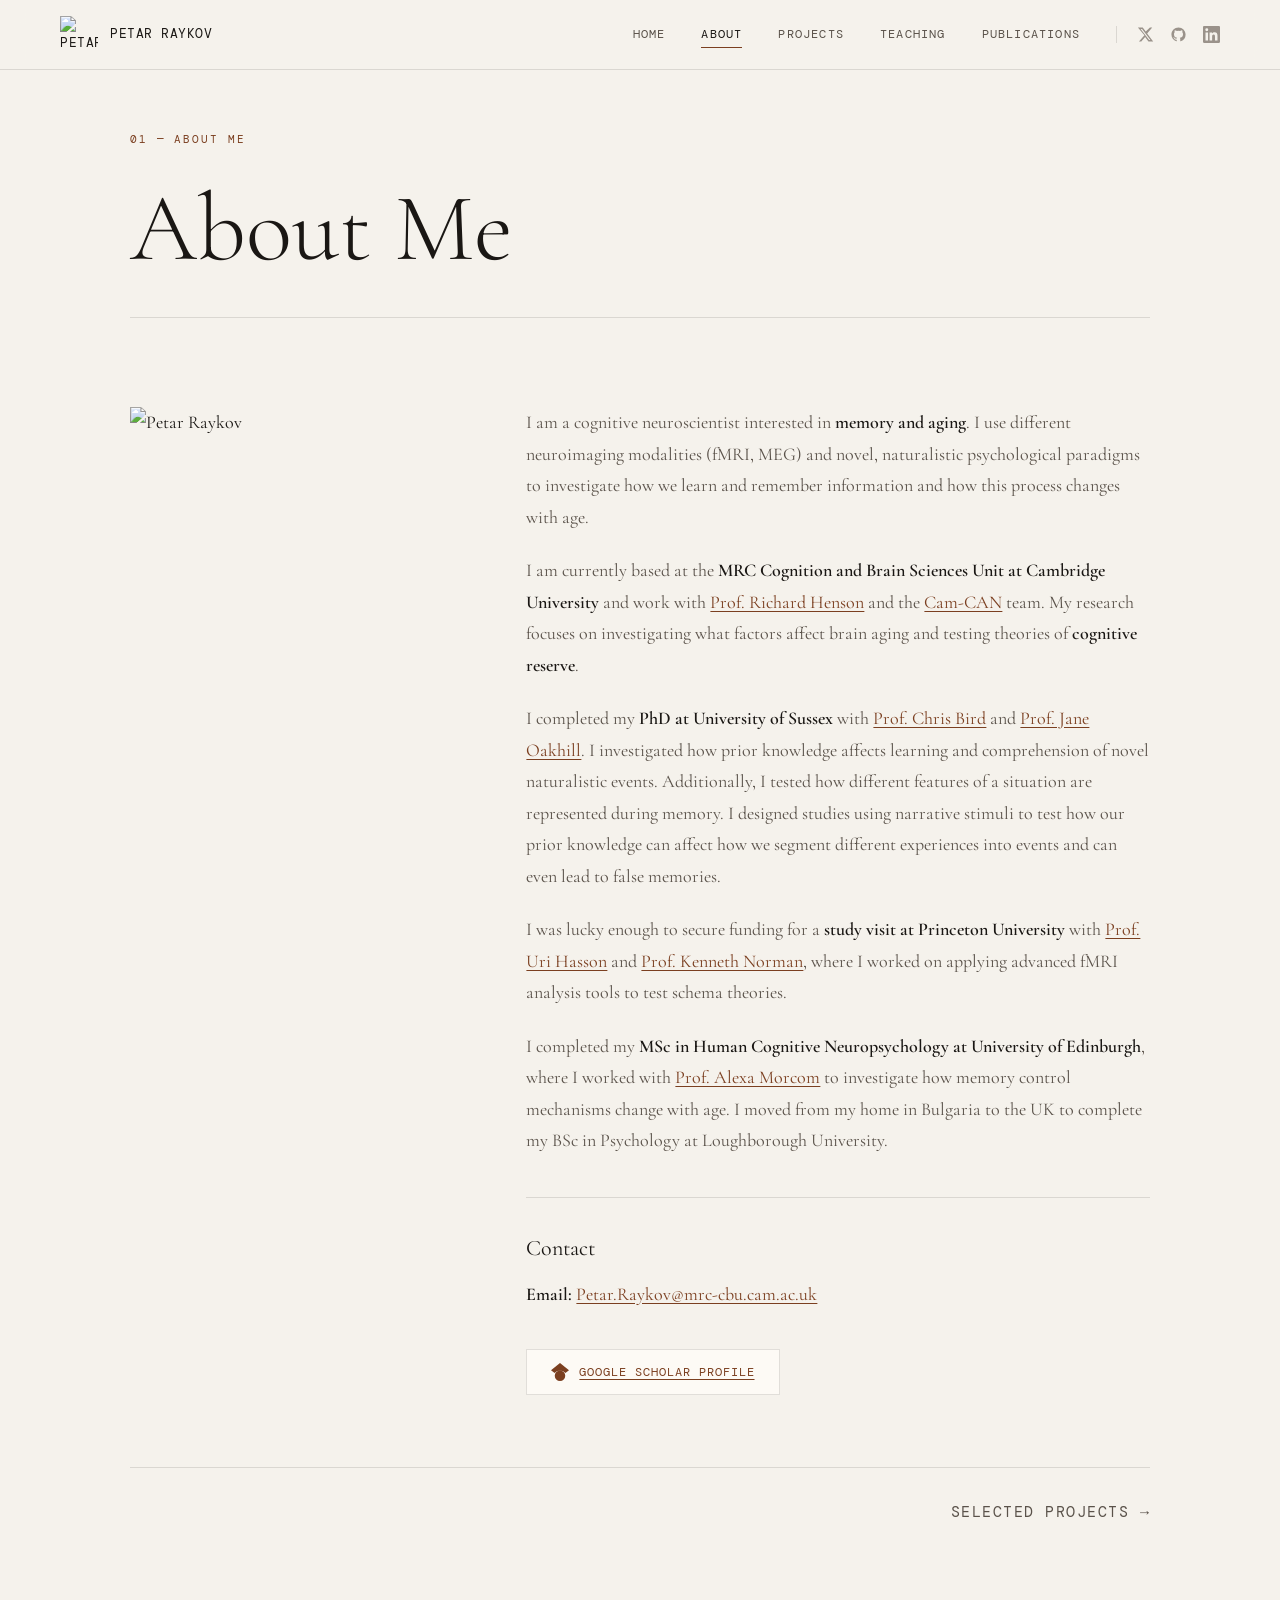
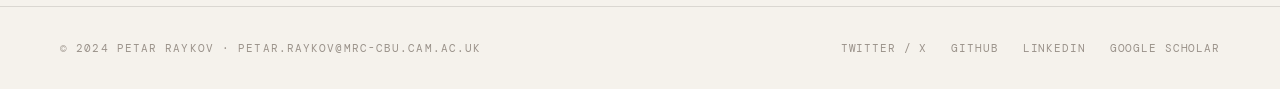
==== commit 099ecccc: "Update about.html" ====
--- a/about.html
+++ b/about.html
@@ -23,7 +23,6 @@
       <a href="projects.html" class="nav-link">Projects</a>
       <a href="teaching.html" class="nav-link">Teaching</a>
       <a href="publications.html" class="nav-link">Publications</a>
-      <a href="contact.html" class="nav-link">Contact</a>
       <div class="nav-socials">
         <a href="https://x.com/p_raykov" target="_blank" rel="noopener" aria-label="X"><svg width="17" height="17" viewBox="0 0 24 24" fill="currentColor"><path d="M18.244 2.25h3.308l-7.227 8.26 8.502 11.24H16.17l-4.714-6.231-5.401 6.231H2.746l7.73-8.835L1.254 2.25H8.08l4.253 5.622zm-1.161 17.52h1.833L7.084 4.126H5.117z"/></svg></a>
         <a href="https://github.com/ppraykov" target="_blank" rel="noopener" aria-label="GitHub"><svg width="17" height="17" viewBox="0 0 24 24" fill="currentColor"><path d="M12 2C6.477 2 2 6.484 2 12.017c0 4.425 2.865 8.18 6.839 9.504.5.092.682-.217.682-.483 0-.237-.008-.868-.013-1.703-2.782.605-3.369-1.343-3.369-1.343-.454-1.158-1.11-1.466-1.11-1.466-.908-.62.069-.608.069-.608 1.003.07 1.531 1.032 1.531 1.032.892 1.53 2.341 1.088 2.91.832.092-.647.35-1.088.636-1.338-2.22-.253-4.555-1.113-4.555-4.951 0-1.093.39-1.988 1.029-2.688-.103-.253-.446-1.272.098-2.65 0 0 .84-.27 2.75 1.026A9.564 9.564 0 0 1 12 6.844a9.59 9.59 0 0 1 2.504.337c1.909-1.296 2.747-1.027 2.747-1.027.546 1.379.202 2.398.1 2.651.64.7 1.028 1.595 1.028 2.688 0 3.848-2.339 4.695-4.566 4.943.359.309.678.92.678 1.855 0 1.338-.012 2.419-.012 2.747 0 .268.18.58.688.482A10.02 10.02 0 0 0 22 12.017C22 6.484 17.522 2 12 2z"/></svg></a>
--- a/css/style.css
+++ b/css/style.css
@@ -666,7 +666,7 @@
 
 .project-entry-num {
   font-family: var(--font-mono);
-  font-size: 11px;
+  font-size: 15px;
   letter-spacing: 0.12em;
   color: var(--accent);
   padding-top: 8px;
@@ -680,9 +680,24 @@
 }
 .project-entry-body p {
   color: var(--ink-light);
-  font-size: 17px;
-  line-height: 1.75;
+  font-size: 22px;
+  line-height: 1.8;
   margin-bottom: 16px;
+}
+
+.project-title-link {
+  font-size: 30px;
+  color: var(--ink);
+  text-decoration: none;
+}
+.project-title-link:hover {
+  color: var(--accent);
+}
+
+.project-figure {
+  max-width: 640px !important;
+  margin: 24px 0 16px;
+  border: 1px solid var(--border);
 }
 .project-entry-body p strong { color: var(--ink); font-weight: 600; }
 .project-entry-body p em { font-style: italic; }
@@ -693,7 +708,7 @@
   align-items: center;
   gap: 8px;
   font-family: var(--font-mono);
-  font-size: 11px;
+  font-size: 14px;
   letter-spacing: 0.06em;
   color: var(--ink-faint);
   text-decoration: none !important;
@@ -736,7 +751,7 @@
 }
 .teaching-block p {
   color: var(--ink-light);
-  font-size: 17px;
+  font-size: 22px;
   line-height: 1.75;
   margin-bottom: 10px;
 }
@@ -749,7 +764,7 @@
   gap: 6px;
 }
 .teaching-list li {
-  font-size: 16px;
+  font-size: 18px;
   color: var(--ink-light);
   padding-left: 20px;
   position: relative;
@@ -760,7 +775,7 @@
   left: 0;
   color: var(--accent);
   font-family: var(--font-mono);
-  font-size: 12px;
+  font-size: 15px;
 }
 
 /* ── Publications page ── */
@@ -776,12 +791,12 @@
   color: var(--ink-light);
   font-style: italic;
   margin-bottom: 24px;
-  font-size: 17px;
+  font-size: 20px;
 }
 
 .pub-link--large {
   padding: 18px 36px;
-  font-size: 13px;
+  font-size: 15px;
 }
 .pub-link--accent {
   background: var(--accent);
@@ -797,7 +812,7 @@
 }
 .pub-item:first-child { border-top: 1px solid var(--border); }
 .pub-title {
-  font-size: 17px;
+  font-size: 20px;
   margin-bottom: 6px;
 }
 .pub-title a {
@@ -824,7 +839,7 @@
 }
 .page-prev, .page-next {
   font-family: var(--font-mono);
-  font-size: 12px;
+  font-size: 15px;
   letter-spacing: 0.1em;
   text-transform: uppercase;
   color: var(--ink-light);
